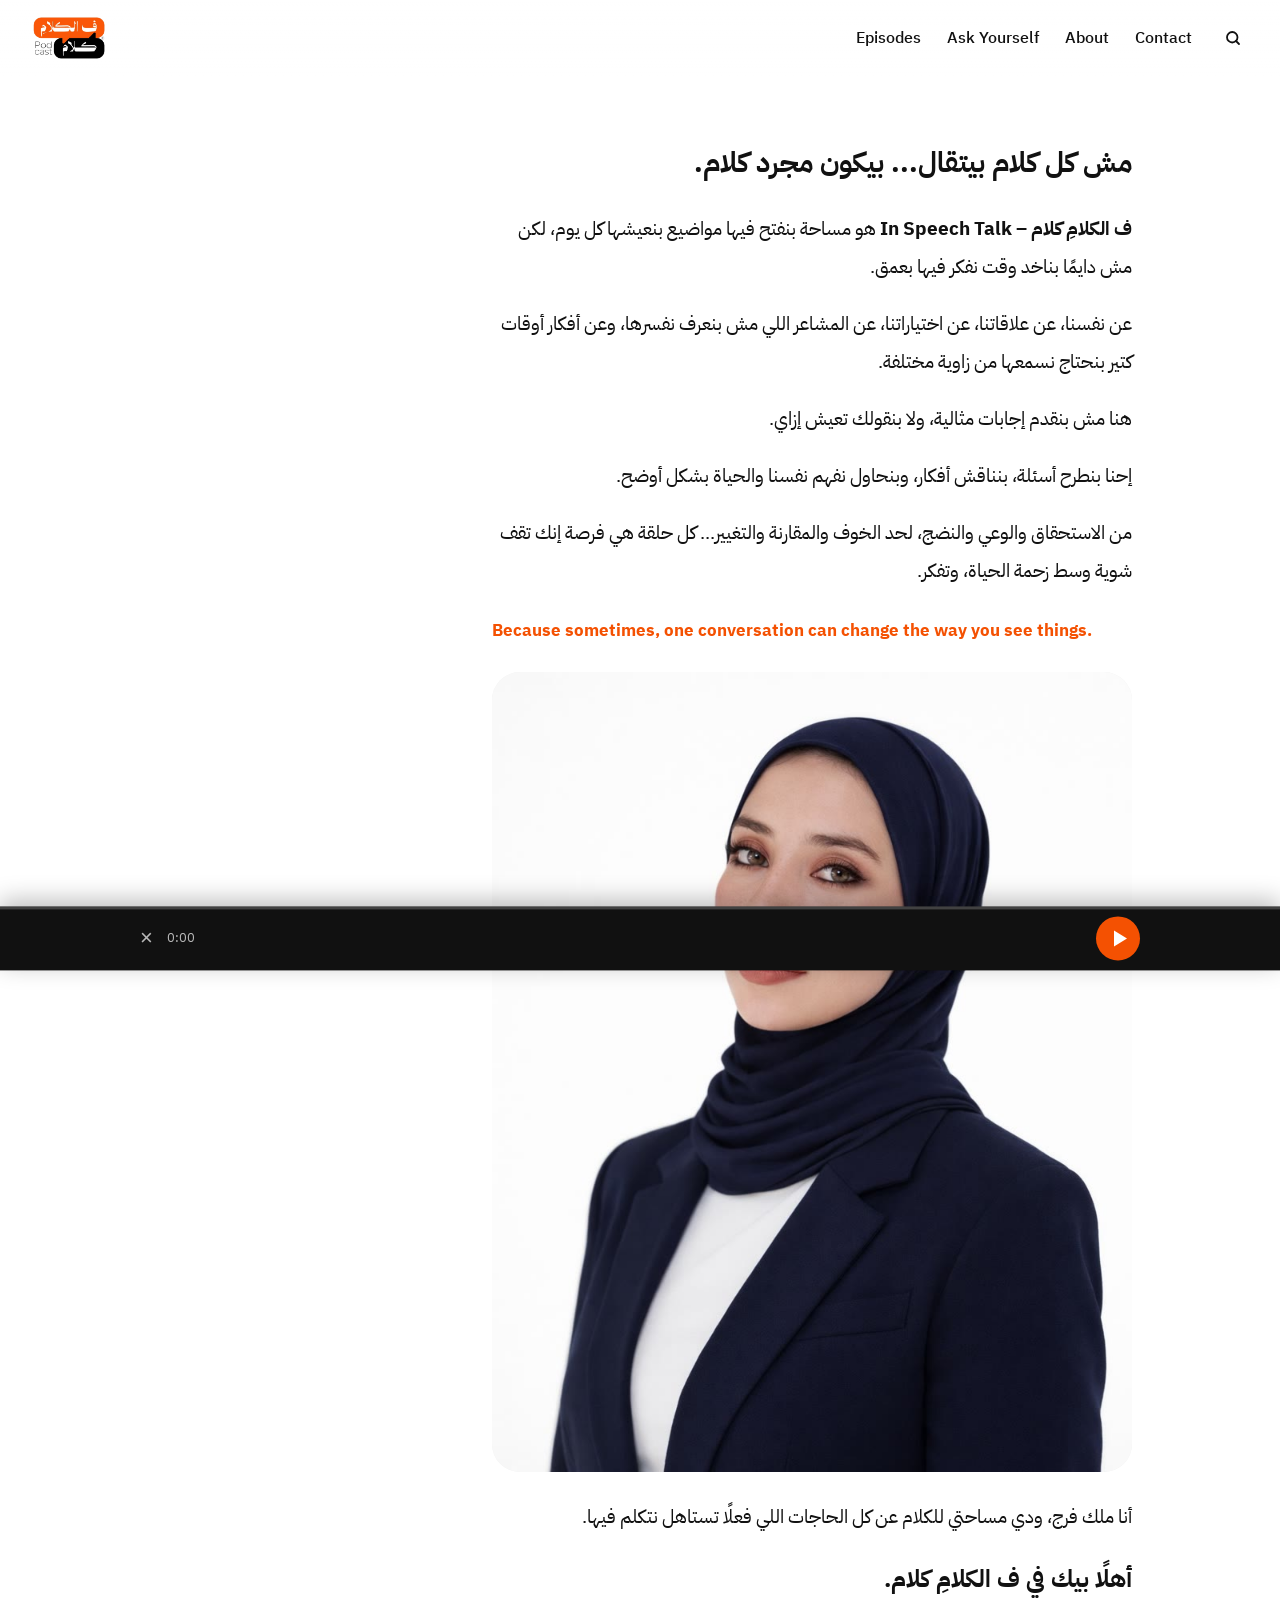
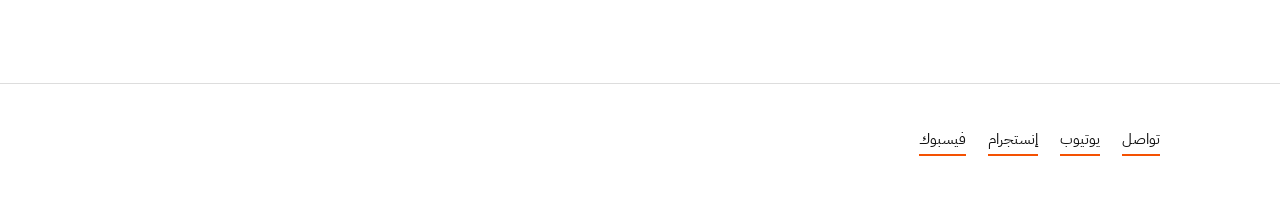
==== about.html @ 2910b580 "About text, English nav, Ask Yourself rename" ====
<!DOCTYPE html>
<html lang="ar" dir="rtl"><head><meta charset="utf-8"><meta name="viewport" content="width=device-width,initial-scale=1">
<title>About | ف الكلامِ كلام</title><meta name="description" content="ف الكلامِ كلام، بودكاست تقديم ملك فرج.">
<meta property="og:title" content="About | ف الكلامِ كلام"><meta property="og:image" content="logo.jpg"><link rel="icon" href="logo.jpg">
<link rel="preconnect" href="https://fonts.googleapis.com"><link rel="preconnect" href="https://fonts.gstatic.com" crossorigin>
<link href="https://fonts.googleapis.com/css2?family=IBM+Plex+Sans+Arabic:wght@400;500;600;700&family=Reem+Kufi:wght@500;600;700&display=swap" rel="stylesheet">
<link rel="stylesheet" href="style.css"><script>document.documentElement.className="js"</script></head><body class="about">
<header class="top" dir="ltr"><a class="lg" href="index.html" aria-label="ف الكلامِ كلام"><img src="logo-t.png" alt="ف الكلامِ كلام"></a>
<nav><a href="episodes.html">Episodes</a><a href="space.html">Ask Yourself</a><a href="about.html">About</a><a href="contact.html">Contact</a><a class="sr" href="episodes.html#q" aria-label="بحث"><svg width="18" height="18" viewBox="0 0 24 24" fill="none" stroke="currentColor" stroke-width="2.4" stroke-linecap="round"><circle cx="11" cy="11" r="7"/><path d="M20 20l-4-4"/></svg></a></nav></header>
<main><section class="wrap pg"><div class="ab2">
<p class="lead"><b>مش كل كلام بيتقال... بيكون مجرد كلام.</b></p>
<p><b>ف الكلامِ كلام – In Speech Talk</b> هو مساحة بنفتح فيها مواضيع بنعيشها كل يوم، لكن مش دايمًا بناخد وقت نفكر فيها بعمق.</p>
<p>عن نفسنا، عن علاقاتنا، عن اختياراتنا، عن المشاعر اللي مش بنعرف نفسرها، وعن أفكار أوقات كتير بنحتاج نسمعها من زاوية مختلفة.</p>
<p>هنا مش بنقدم إجابات مثالية، ولا بنقولك تعيش إزاي.</p>
<p>إحنا بنطرح أسئلة، بنناقش أفكار، وبنحاول نفهم نفسنا والحياة بشكل أوضح.</p>
<p>من الاستحقاق والوعي والنضج، لحد الخوف والمقارنة والتغيير... كل حلقة هي فرصة إنك تقف شوية وسط زحمة الحياة، وتفكر.</p>
<p class="en" dir="ltr"><b>Because sometimes, one conversation can change the way you see things.</b></p>
<figure class="who2"><div class="ph"><img src="malak.jpg" alt="ملك فرج"></div></figure>
<p>أنا ملك فرج، ودي مساحتي للكلام عن كل الحاجات اللي فعلًا تستاهل نتكلم فيها.</p>
<p class="wel"><b>أهلًا بيك في ف الكلامِ كلام.</b></p>
</div></section></main><footer><div class="fw"><span class="fl"><a href="contact.html">تواصل</a><a href="https://www.youtube.com/@inspeechtalkk" target="_blank" rel="noopener">يوتيوب</a><a href="https://www.instagram.com/inspeechtalk" target="_blank" rel="noopener">إنستجرام</a><a href="https://www.facebook.com/share/1BJq657VJj/" target="_blank" rel="noopener">فيسبوك</a></span></div></footer>
<script src="app.js" defer></script></body></html>
---- style.css ----
:root{--or:#f45102;--ink:#111;--paper:#ffffff;--mut:#6b6761;--d:'IBM Plex Sans Arabic','Noto Sans Arabic',sans-serif;--k:'Reem Kufi','IBM Plex Sans Arabic',sans-serif;--b:'IBM Plex Sans Arabic','Noto Sans Arabic',sans-serif}
*{box-sizing:border-box;margin:0;padding:0}
html{scroll-behavior:smooth}
body{font-family:var(--b);background:var(--paper);color:var(--ink);line-height:2;font-size:19px;overflow-x:hidden}
a{color:inherit;text-decoration:none}
::selection{background:var(--or);color:#fff}
.wrap{max-width:1040px;margin:0 auto;padding:0 28px}
.top{position:fixed;inset:0 0 auto 0;z-index:20;display:flex;justify-content:space-between;align-items:center;padding:16px 32px;mix-blend-mode:normal;background:linear-gradient(var(--paper),rgba(255,255,255,0))}
.lg img{height:44px;display:block}
.top nav{display:flex;gap:26px;font-weight:500;font-size:16px}
.top nav a{position:relative;padding:2px 0}
.top nav a::after{content:"";position:absolute;right:0;bottom:-2px;height:2px;width:0;background:var(--or);transition:width .3s}
.top nav a:hover::after{width:100%}
.ep .top,.ask .top{background:none}
footer{padding:40px 32px 50px;border-top:1px solid #0002;margin-top:80px}
.fw{max-width:1040px;margin:0 auto;display:flex;justify-content:space-between;gap:20px;color:var(--mut);font-size:15px;flex-wrap:wrap}
.fl a{color:var(--ink);border-bottom:2px solid var(--or)}
.btn{display:inline-block;padding:12px 30px;border-radius:99px;border:2px solid var(--ink);font-weight:600;font-size:16px;font-family:var(--b);background:transparent;color:var(--ink);cursor:pointer;transition:.25s}
.btn:hover{background:var(--ink);color:var(--paper);transform:translateY(-2px)}
.btn.pri{background:var(--or);border-color:var(--or);color:#fff}
.btn.pri:hover{background:var(--ink);border-color:var(--ink)}
.lab{display:inline-block;font-size:14px;font-weight:600;letter-spacing:.02em;color:var(--or);margin-bottom:12px}

/* hero */
.hero{min-height:100vh;display:flex;flex-direction:column;justify-content:center;padding:120px 32px 60px;max-width:1100px;margin:0 auto;position:relative}
.mark{width:120px;margin-bottom:28px;opacity:0;animation:up .8s .1s forwards}
.split{font-family:var(--d);font-weight:700;line-height:1.6;font-size:clamp(30px,5vw,64px)}
.split .l{display:block}
.split .o{color:var(--or);font-size:1.25em;position:relative;width:max-content}
.split .o::after{content:"";position:absolute;right:0;bottom:.05em;height:.07em;width:0;background:var(--or);animation:ul 1s 1.6s forwards cubic-bezier(.7,0,.2,1)}
.split .s{font-size:.55em;font-weight:600;color:var(--ink);margin-top:.4em}
.w{display:inline-block;opacity:0;transform:translateY(.45em);animation:up .7s calc(.25s + var(--i)*.09s) forwards cubic-bezier(.2,.7,.2,1)}
.cta{display:flex;gap:12px;flex-wrap:wrap;margin-top:46px;opacity:0;animation:up .8s 1.8s forwards}
.scroll{position:absolute;bottom:26px;right:32px;width:2px;height:48px;background:linear-gradient(var(--or),transparent);animation:pulse 2s infinite}
@keyframes up{to{opacity:1;transform:none}}
@keyframes ul{to{width:100%}}
@keyframes pulse{50%{opacity:.25}}

/* ask */
.ask{background:var(--ink);color:var(--paper);padding:100px 32px}
.ask .in{max-width:820px;margin:0 auto}
.ask h2{font-family:var(--d);font-size:clamp(26px,3.8vw,44px);line-height:1.7;font-weight:700;margin-bottom:34px}
.ask textarea,.ask input[name=name]{width:100%;background:transparent;border:0;border-bottom:2px solid #fff5;color:var(--paper);font:inherit;padding:12px 0;outline:0;transition:border-color .3s;resize:vertical}
.ask textarea{font-size:22px;line-height:1.8}
.ask textarea:focus,.ask input[name=name]:focus{border-color:var(--or)}
.ask ::placeholder{color:#fff6}
.types{display:flex;gap:10px;flex-wrap:wrap;margin-bottom:22px}
.types label{cursor:pointer}.types{position:relative}.types input{position:absolute;opacity:0;width:1px;height:1px}
.types span{display:inline-block;padding:6px 18px;border:1.5px solid #fff5;border-radius:99px;font-size:15px;transition:.2s}
.types input:checked+span{background:var(--or);border-color:var(--or);color:#fff}
.types label:hover span{border-color:var(--or)}
.rowf{display:flex;gap:18px;align-items:flex-end;margin-top:22px}
.rowf input{flex:1}
.ask .btn{border-color:var(--paper);color:var(--paper)}.ask .btn.pri{border-color:var(--or);color:#fff}
.msg{min-height:1.6em;margin-top:16px;color:var(--or);font-weight:500}
.hp{position:absolute;width:1px;height:1px;opacity:0;overflow:hidden;pointer-events:none}

.blk{padding:90px 0 40px}.blk.alt{background:#ebe7e0;margin-top:40px;padding-bottom:70px}
.h{font-family:var(--d);font-size:clamp(30px,4vw,46px);font-weight:700;margin-bottom:30px}
.tps{display:grid;grid-template-columns:repeat(3,1fr);gap:0;border-top:2px solid var(--ink)}
.tp{display:flex;flex-direction:column;gap:6px;padding:30px 22px 30px 0;border-bottom:2px solid var(--ink);font-family:var(--d);font-size:24px;font-weight:700;transition:.3s;position:relative}
.tp b{font-family:var(--b);font-weight:400;font-size:15px;color:var(--mut)}
.tp:hover{color:var(--or);padding-right:14px}
.all{display:inline-block;margin-top:28px;font-weight:600;border-bottom:2px solid var(--or)}
.sns{display:grid;grid-template-columns:repeat(auto-fill,minmax(260px,1fr));gap:22px}
.sns.big{margin-top:48px}
.sn{display:block;background:var(--paper);border:2px solid var(--ink);border-radius:6px;padding:24px 24px 18px;transform:rotate(var(--r,0));transition:.3s}
.sn:hover{transform:rotate(0) translateY(-6px);background:var(--or);color:#fff;box-shadow:6px 6px 0 var(--ink)}
.sn small{font-size:13px;font-weight:600;color:var(--or);transition:.3s}.sn:hover small{color:#fff}
.sn p{font-family:var(--d);font-size:20px;line-height:1.9;font-weight:600;margin:4px 0 12px}
.sn span{font-size:13px;color:var(--mut)}.sn:hover span{color:#fff}

/* pages */
.pg{padding-top:140px}
.big{font-family:var(--d);font-size:clamp(44px,8vw,96px);line-height:1.4;font-weight:700;margin-bottom:30px}
.intro{max-width:640px;font-size:21px}
.tt{font-family:var(--d);font-size:26px;color:var(--or);margin:64px 0 8px;font-weight:600}
.rows{border-top:2px solid var(--ink)}
.row{display:grid;grid-template-columns:70px 1fr auto 30px;gap:18px;align-items:center;padding:22px 6px;border-bottom:1px solid #0003;transition:.3s;position:relative;overflow:hidden}
.row .num{font-family:var(--d);font-size:28px;color:var(--or)}
.row b{display:block;font-family:var(--d);font-size:24px;line-height:1.7;font-weight:700}
.row i{display:block;font-style:normal;font-size:15px;color:var(--mut);max-width:560px}
.row .rw{font-family:var(--k);font-size:54px;color:transparent;-webkit-text-stroke:1.5px #0003;transition:.3s;font-weight:700}
.row .ar{font-size:24px;transition:.3s}
.row:hover{background:var(--ink);color:var(--paper);padding-right:20px}
.row:hover i{color:#bbb}.row:hover .rw{-webkit-text-stroke-color:var(--or);color:var(--or)}.row:hover .ar{transform:translateX(-8px);color:var(--or)}
.ab{max-width:720px;margin-top:30px}
.ab p{font-family:var(--d);font-size:clamp(24px,3.6vw,38px);line-height:1.8;font-weight:600;margin-bottom:.5em;opacity:0;transform:translateY(20px);animation:up .8s forwards}
.ab p:nth-child(1){animation-delay:.2s}.ab p:nth-child(2){animation-delay:.9s}.ab p:nth-child(3){animation-delay:1.6s}.ab p:nth-child(4){animation-delay:2.1s}.ab p:nth-child(5){animation-delay:2.8s}
.ab .o{color:var(--or);font-size:clamp(28px,4.4vw,46px)}
.ab .sig{font-family:var(--b);font-size:18px;font-weight:400;color:var(--mut);margin-top:60px}

/* episode */
.eh{position:relative;overflow:hidden;padding:150px 0 70px;min-height:56vh;display:flex;align-items:flex-end;background:var(--bg);color:var(--fg)}
.eh .wrap{position:relative;z-index:2;width:100%}
.eh h1{font-family:var(--d);font-size:clamp(32px,5vw,62px);line-height:1.6;font-weight:700;max-width:900px}
.eh .lab{color:var(--ac)}
.back{display:inline-block;margin-bottom:30px;font-size:15px;opacity:.8;transition:.2s}.back:hover{opacity:1;transform:translateX(6px)}
.bgw{position:absolute;left:-2%;top:50%;font-family:var(--k);font-weight:700;font-size:clamp(200px,38vw,520px);line-height:1;color:transparent;-webkit-text-stroke:2px var(--ac);opacity:.5;transform:translate(var(--mx,0),calc(-50% + var(--my,0)));transition:transform .4s ease-out;user-select:none;white-space:nowrap}
.t1{--bg:var(--paper);--fg:var(--ink);--ac:var(--or)}
.t2{--bg:var(--ink);--fg:var(--paper);--ac:var(--or)}
.t3{--bg:var(--or);--fg:var(--ink);--ac:var(--ink)}
.t4{--bg:#e6e1d9;--fg:var(--ink);--ac:var(--ink)}
.t5{--bg:var(--ink);--fg:var(--paper);--ac:var(--paper)}
.t6{--bg:var(--or);--fg:var(--paper);--ac:var(--paper)}
.t7{--bg:var(--ink);--fg:var(--or);--ac:var(--or)}
.t8{--bg:var(--paper);--fg:var(--ink);--ac:var(--or)}
.ep .top{background:none;color:var(--fg)}
.ep.t2 .top,.ep.t3 .top,.ep.t5 .top,.ep.t6 .top,.ep.t7 .top{color:var(--paper)}
.ep.t3 .top{color:var(--ink)}
.ep .top .lg img{filter:none}
.body{display:grid;grid-template-columns:1fr 1.2fr;gap:56px;padding-top:70px;align-items:start}
.d p{font-size:19px;margin-bottom:16px}
.d p:first-child{font-family:var(--d);font-size:23px;line-height:1.9;font-weight:600}
.pl{position:sticky;top:90px}
.yt{position:relative;display:block;width:100%;aspect-ratio:16/9;border:0;padding:0;background:#000;cursor:pointer;overflow:hidden;border-radius:4px}
.yt img{width:100%;height:100%;object-fit:cover;display:block;transition:transform .5s}
.yt:hover img{transform:scale(1.04)}
.pb{position:absolute;inset:0;margin:auto;width:76px;height:76px;border-radius:50%;background:var(--or);box-shadow:0 0 0 5px #fff;transition:.25s}
.pb::before{content:"";position:absolute;inset:0;margin:auto;width:0;height:0;border-style:solid;border-width:12px 0 12px 20px;border-color:transparent transparent transparent #fff;translate:2px 0}
.yt:hover .pb{transform:scale(1.1)}
.yt em{position:absolute;top:10px;left:10px;font-style:normal;font-size:13px;background:#000a;color:#fff;padding:0 10px;border-radius:99px}
.pl iframe{width:100%;aspect-ratio:16/9;border:0;border-radius:4px;display:block}
.qt{margin-top:80px;padding:70px 0;background:var(--ink);color:var(--paper)}
.qt blockquote{font-family:var(--d);font-size:clamp(24px,3.4vw,40px);line-height:1.8;font-weight:700;max-width:860px;position:relative}
.qt blockquote::before{content:"";display:block;width:70px;height:6px;background:var(--or);margin-bottom:26px}
.tr{max-width:760px;margin:60px auto 0;padding:0 28px}
.tr summary{list-style:none;cursor:pointer;display:flex;justify-content:space-between;align-items:center;border-top:2px solid var(--ink);border-bottom:2px solid var(--ink);padding:18px 0;font-family:var(--d);font-size:24px;font-weight:700}
.tr summary::-webkit-details-marker{display:none}
.tr summary i{font-family:var(--b);font-style:normal;font-size:15px;font-weight:500;color:var(--or)}
.tr details[open] summary i{visibility:hidden}
.tb{padding:30px 0}.tb p{font-size:19px;line-height:2.1;margin-bottom:18px}
.pn{display:grid;grid-template-columns:1fr 1fr;gap:20px;margin-top:70px}
.pn a{border:2px solid var(--ink);padding:20px 24px;font-family:var(--d);font-size:20px;font-weight:600;transition:.3s;border-radius:4px}
.pn a small{display:block;font-family:var(--b);font-size:13px;color:var(--or);font-weight:600}
.pn a:hover{background:var(--ink);color:var(--paper)}
.pn .nx{text-align:left;grid-column:2}
@media(max-width:820px){
  .top{padding:12px 18px}.top nav{gap:14px;font-size:14px}.lg img{height:36px}
  .hero{padding:110px 22px 50px}.mark{width:90px}
  .tps{grid-template-columns:1fr}.tp{padding-left:0}
  .body{grid-template-columns:1fr;gap:34px;padding-top:44px}.pl{position:static;order:-1}
  .row{grid-template-columns:44px 1fr 24px;gap:10px}.row .rw{display:none}.row b{font-size:24px}.row .num{font-size:26px}
  .eh{padding:120px 0 50px;min-height:48vh}
  .pn{grid-template-columns:1fr}.pn .nx{grid-column:1}
  .rowf{flex-direction:column;align-items:stretch}
  .ask{padding:70px 22px}
}
@media(prefers-reduced-motion:reduce){*{animation:none!important;transition:none!important}.w,.mark,.cta,.ab p{opacity:1!important;transform:none!important}.split .o::after{width:100%}}

/* player */
.cov{position:relative;aspect-ratio:16/9;overflow:hidden;border-radius:4px;background:#000}
.cov img{width:100%;height:100%;object-fit:cover;display:block}
.ply{margin-top:18px;border:2px solid var(--ink);border-radius:14px;padding:18px 20px;background:#fff;color:var(--ink)}
.ply .top2{display:flex;align-items:center;gap:16px}
.pp{flex:none;width:64px;height:64px;border-radius:50%;border:0;background:var(--or);cursor:pointer;position:relative;transition:.2s;box-shadow:0 0 0 0 #f4510255}
.pp:hover{transform:scale(1.07)}
.pp::before{content:"";position:absolute;inset:0;margin:auto;width:0;height:0;border-style:solid;border-width:11px 0 11px 18px;border-color:transparent transparent transparent #fff;translate:2px 0}
.playing .pp::before{width:18px;height:22px;border:0;border-left:6px solid #fff;border-right:6px solid #fff;transform:none;translate:0}
.playing .pp{animation:ring 1.8s infinite}
@keyframes ring{70%{box-shadow:0 0 0 14px #f4510200}100%{box-shadow:0 0 0 0 #f4510200}}
.mid{flex:1;min-width:0}
.lbl{font-weight:600;font-size:16px;line-height:1.6;margin-bottom:6px}
.bar{height:8px;border-radius:99px;background:#0002;cursor:pointer;position:relative;touch-action:none}
.bar i{position:absolute;inset:0 0 0 auto;width:0;background:var(--or);border-radius:99px}
.bar::after{content:"";position:absolute;top:50%;width:16px;height:16px;border-radius:50%;background:var(--ink);transform:translate(50%,-50%);right:var(--p,0%);opacity:0;transition:opacity .2s}
.bar:hover::after,.playing .bar::after{opacity:1}
.tm{display:flex;justify-content:space-between;font-size:14px;color:var(--mut);direction:ltr;font-variant-numeric:tabular-nums;margin-top:6px}
.ctl{display:flex;flex-wrap:wrap;gap:8px;align-items:center;margin-top:14px;padding-top:14px;border-top:1px solid #0002}
.ctl button,.ctl a{border:1.5px solid var(--ink);background:transparent;color:var(--ink);border-radius:99px;padding:2px 14px;font:600 14px/1.9 var(--b);cursor:pointer;transition:.2s}
.ctl button:hover,.ctl a:hover{background:var(--ink);color:#fff}
.vol{display:flex;align-items:center;gap:6px;margin-inline-start:auto;font-size:14px}
.vol input{width:80px;accent-color:var(--or)}
.na{font-size:15px;color:var(--mut);margin-top:10px}
/* mini */
#mini{position:fixed;inset:auto 0 0 0;z-index:40;background:var(--ink);color:#fff;transform:translateY(110%);transition:transform .4s cubic-bezier(.2,.8,.2,1);box-shadow:0 -6px 24px #0004}
#mini.on{transform:none}
#mini .mb{position:absolute;inset:0 0 auto 0;height:3px;background:#fff3}
#mini .mb i{position:absolute;inset:0 0 0 auto;width:0;background:var(--or)}
#mini .mi{max-width:1040px;margin:0 auto;padding:10px 20px;display:flex;align-items:center;gap:14px}
#mini .pp{width:44px;height:44px}
#mini .pp::before{border-width:8px 0 8px 13px}
#mini.playing .pp::before,.playing#mini .pp::before{width:13px;height:16px;border-left:4px solid #fff;border-right:4px solid #fff;border-top:0;border-bottom:0}
#mini a{flex:1;min-width:0;white-space:nowrap;overflow:hidden;text-overflow:ellipsis;font-weight:600;font-size:16px}
#mini small{color:#bbb;font-size:13px;direction:ltr;font-variant-numeric:tabular-nums}
#mini .x{background:none;border:0;color:#fff;font-size:22px;cursor:pointer;opacity:.7;line-height:1}
#mini .x:hover{opacity:1}
body.hasmini footer{padding-bottom:100px}
@media(max-width:820px){.vol{display:none}.ply{padding:14px}}

/* ---- v5 ---- */
.top nav{align-items:center}.top nav .sr{display:flex;padding:6px}
.pills{position:absolute;inset:0;overflow:hidden;pointer-events:none;z-index:0}
.pills i{position:absolute;border-radius:999px;display:block}
.pl1{width:340px;height:120px;background:var(--or);left:-60px;top:22%;transform:rotate(-8deg);animation:fl 9s ease-in-out infinite}
.pl2{width:260px;height:96px;background:var(--ink);left:90px;top:calc(22% + 150px);transform:rotate(5deg);animation:fl 11s -3s ease-in-out infinite}
.pl3{width:90px;height:90px;border:6px solid var(--or);left:300px;top:12%;animation:fl 8s -2s ease-in-out infinite}
.dots{position:absolute;left:40px;bottom:14%;font-size:44px;letter-spacing:.2em;color:var(--or);font-weight:700}
@keyframes fl{50%{translate:0 -16px}}
.hero>*:not(.pills){position:relative;z-index:1}
.hero .mark{display:none}
.hero .scroll{position:absolute}
.hero{align-items:flex-start}
.split{text-align:right}
.bp{cursor:pointer}
.feat{padding:90px 0 20px}
.fg{display:grid;grid-template-columns:.9fr 1.2fr;gap:56px;align-items:center}
.art{position:relative;aspect-ratio:1/1;max-height:420px;width:100%;background:var(--bg);color:var(--fg);border-radius:28px;overflow:hidden;display:flex;align-items:center;justify-content:center}
.aw{font-family:var(--k);font-weight:700;font-size:clamp(110px,16vw,210px);line-height:1;color:transparent;-webkit-text-stroke:2px var(--ac)}
.an{position:absolute;top:18px;right:24px;font-family:var(--d);font-weight:700;font-size:26px;color:var(--ac)}
.fx h2{font-family:var(--d);font-size:clamp(30px,4vw,48px);line-height:1.6;font-weight:700;margin:4px 0 8px}
.fx p{font-size:21px;max-width:560px}
.fm{color:var(--mut);font-size:15px;margin:10px 0 22px}
.cta2{display:flex;gap:12px;flex-wrap:wrap}
.blk.alt{background:none}
/* rows */
.row{grid-template-columns:52px 40px 1fr auto;gap:14px;cursor:default}
.row .rt{display:block}.row .rt em{display:block;font-style:normal;font-size:14px;color:var(--mut);margin-top:2px}
.row:hover .rt em{color:#bbb}
.row .rt::after{content:"";position:absolute;inset:0}
.row .rp{position:relative;z-index:2}
.rp{width:46px;height:46px;border-radius:50%;border:0;background:var(--or);cursor:pointer;position:relative;flex:none;transition:.2s}
.rp::before{content:"";position:absolute;inset:0;margin:auto;width:0;height:0;border-style:solid;border-width:8px 0 8px 13px;border-color:transparent transparent transparent #fff;translate:1px 0}
.rp.playing::before{width:12px;height:16px;border:0;border-left:4px solid #fff;border-right:4px solid #fff;transform:none;translate:0}
.rp:hover{transform:scale(1.1)}
.btn.bp{display:inline-flex;align-items:center;gap:10px}
.btn.bp::before{content:"";width:0;height:0;border-style:solid;border-width:7px 0 7px 11px;border-color:transparent transparent transparent #fff}
.btn.bp.playing::before{width:11px;height:14px;border:0;border-left:4px solid #fff;border-right:4px solid #fff;transform:none}
.row .num{font-size:24px}
.row .rw{font-size:44px}
.tps{margin-top:70px}
/* typographic quotes */
.tqs{list-style:none;border-top:2px solid var(--ink)}
.tq{padding:30px 0;border-bottom:1px solid #0003;display:grid;grid-template-columns:90px 1fr;gap:6px 24px;align-items:baseline}
.tq small{font-size:14px;font-weight:600;color:var(--or)}
.tq p{font-family:var(--d);font-size:clamp(22px,3vw,34px);line-height:1.8;font-weight:600;grid-column:2}
.tq a{grid-column:2;font-size:14px;color:var(--mut);transition:.2s}.tq a:hover{color:var(--or)}
.tq small{grid-column:1;grid-row:1}
.soon{color:var(--mut);padding:10px 0 20px}
/* archive */
.sbar{margin:34px 0 18px}
.sbar input{width:100%;border:0;border-bottom:2px solid var(--ink);background:none;font:500 22px var(--b);padding:12px 0;outline:0}
.sbar input:focus{border-color:var(--or)}
.tabs{display:flex;gap:8px;margin-bottom:26px;flex-wrap:wrap}
.tabs button{border:1.5px solid var(--ink);background:none;border-radius:99px;padding:2px 20px;font:600 15px/2 var(--b);cursor:pointer;transition:.2s}
.tabs button.on,.tabs button:hover{background:var(--ink);color:#fff}
.view{display:none}.view.on{display:block}.view.rows{border-top:2px solid var(--ink)}
.none{padding:30px 0;color:var(--mut)}
/* episode */
.em{margin-top:18px;font-size:16px;opacity:.85}.em span{margin-inline-end:12px;color:var(--ac)}
.lis{margin-top:16px;font-size:15px;color:var(--mut)}.lis a{margin-inline-start:10px;color:var(--ink);border-bottom:2px solid var(--or)}
.rel{margin-top:70px}.h2{font-family:var(--d);font-size:26px;margin-bottom:14px}
.pn a{border:0;border-top:2px solid var(--ink);border-radius:0;padding:20px 0}
.pn a:hover{background:none;color:var(--or)}
/* about / contact */
.abg{display:grid;grid-template-columns:1.4fr 1fr;gap:56px;align-items:center}
.who .ph{aspect-ratio:4/5;border-radius:28px;background:#f2f2f2;border:2px dashed #0004;display:flex;align-items:center;justify-content:center;color:var(--mut);font-size:15px}
.who figcaption{margin-top:14px;font-size:18px}.who b{color:var(--or)}
.sig{margin-top:60px;color:var(--mut)}
.cg{display:grid;grid-template-columns:1.4fr 1fr;gap:56px}
.soc{list-style:none}.soc a{display:block;padding:16px 0;border-bottom:1px solid #0003;font-weight:600;font-size:20px;transition:.2s}.soc a:hover{color:var(--or)}.soc span{color:var(--mut);font-weight:400;font-size:15px;margin-inline-start:10px}
.wf.light textarea,.wf.light input[name=name]{width:100%;background:transparent;border:0;border-bottom:2px solid var(--ink);color:var(--ink);font:inherit;padding:12px 0;outline:0;resize:vertical}
.wf.light textarea:focus,.wf.light input[name=name]:focus{border-color:var(--or)}
.wf.light .types span{border-color:var(--ink)}
.cons{display:flex;gap:10px;align-items:flex-start;margin-top:22px;font-size:15px;cursor:pointer;color:#ddd}
.cons input{accent-color:var(--or);margin-top:8px;width:18px;height:18px}
/* reveal */
.js .rv{opacity:0;transform:translateY(26px);transition:opacity .8s,transform .8s}
.js .rv.in{opacity:1;transform:none}
@media(max-width:820px){
 .fg,.abg,.cg{grid-template-columns:1fr;gap:30px}
 .pl1{width:220px;height:80px;left:-50px}.pl2{width:170px;height:64px;left:20px;top:calc(22% + 100px)}.pl3{display:none}.dots{font-size:30px}
 .row{grid-template-columns:46px 1fr;gap:10px}.row .num,.row .rw{display:none}
 .tq{grid-template-columns:1fr}.tq small,.tq p,.tq a{grid-column:1;grid-row:auto}
 .top nav{gap:10px;font-size:13px}.lg img{height:32px}
 .art{max-height:260px}
}
@media(prefers-reduced-motion:reduce){.js .rv{opacity:1;transform:none}.pills i{animation:none}}
.who .ph{border:0;background:#f2f2f2;overflow:hidden}.who .ph img{width:100%;height:100%;object-fit:cover;object-position:50% 20%;display:block}
.fl{display:flex;gap:22px}
@media(max-width:820px){
 .hero{padding-top:250px}
 .pills{inset:0 0 auto 0;height:230px}
 .pl1{top:70px;left:-40px}.pl2{top:120px;left:60px}.dots{display:none}
}
@media(max-width:820px){.pills .pl3{display:none}}
/* v5.1 fixes */
.bgw{top:auto;bottom:-.12em;left:2%;line-height:.95;font-size:clamp(130px,22vw,300px);transform:translate(var(--mx,0),var(--my,0));opacity:.45;max-width:96%;overflow:hidden}
.eh{min-height:420px}
@media(max-width:820px){
 .top{flex-wrap:wrap;padding:8px 16px 0;row-gap:2px;background:rgba(255,255,255,.96)}
 .ep .top,.ask .top{background:rgba(255,255,255,.96)}
 .top nav{order:3;width:100%;justify-content:space-between;font-size:14px;gap:0;padding:4px 0 8px}
 .top .lg img{height:34px}
 .hero{padding-top:260px}
 .pills{top:70px;height:190px}
 .pl1{top:20px}.pl2{top:70px}
 .pg{padding-top:150px}
 .eh{padding-top:150px}
 .bgw{font-size:clamp(100px,34vw,200px)}
}
@media(max-width:820px){.ep .top,.ep.t2 .top,.ep.t3 .top,.ep.t5 .top,.ep.t6 .top,.ep.t7 .top{color:var(--ink)}}
.bgw{bottom:.02em;left:4%;line-height:1.15;font-size:clamp(110px,17vw,230px);overflow:visible;max-width:none}
.ep .lg{background:#fff;border-radius:12px;padding:3px 5px;display:block}
@media(max-width:820px){.bgw{font-size:clamp(90px,30vw,170px);bottom:0}.ep .lg{padding:2px 4px}}
@media(max-width:820px){.bgw{opacity:.18;font-size:clamp(90px,26vw,150px)}}
/* cover tiles + episode thumbnails */
.art{background:var(--or);color:#fff;aspect-ratio:1/1;max-height:420px;display:block;padding:26px}
.art .al,.etile .al{position:absolute;left:22px;top:22px;width:64px;border-radius:8px}
.art .ak,.etile .ak{position:absolute;right:26px;top:24px;font-size:17px;font-weight:600}
.art .an,.etile .an{position:absolute;right:26px;top:50px;left:auto;font-family:var(--d);font-size:clamp(72px,9vw,110px);line-height:1.1;font-weight:700;color:#fff}
.art .at,.etile .at{position:absolute;right:26px;left:26px;bottom:24px;font-family:var(--d);font-weight:700;font-size:clamp(26px,3vw,38px);line-height:1.45;text-align:right}
.eth{height:auto;display:block;width:100%;max-width:720px;aspect-ratio:16/9;object-fit:cover;border-radius:18px;margin:14px 0 6px}
.etile{position:relative;background:var(--or);color:#fff;overflow:hidden}
.eh .bgw{display:none}
@media(max-width:700px){.art .al,.etile .al{width:50px}.etile .at{font-size:24px}.etile .an{font-size:56px}}

.ab2{max-width:640px}.ab2 p{font-size:19px;line-height:2;margin-bottom:1em;opacity:1;animation:none}.ab2 .lead{font-family:var(--d);font-size:28px;line-height:1.7;margin-bottom:.8em}.ab2 .en{text-align:left;font-size:17px;color:var(--or);margin:1.4em 0}.who2{margin:0 0 1.4em}.who2 .ph{aspect-ratio:4/5;border-radius:28px;overflow:hidden;background:#f2f2f2}.who2 img{width:100%;height:100%;object-fit:cover;object-position:50% 20%;display:block}.ab2 .wel{font-size:24px;font-family:var(--d)}.ab2 b{font-weight:700}
.top nav a::after{right:auto;left:0}
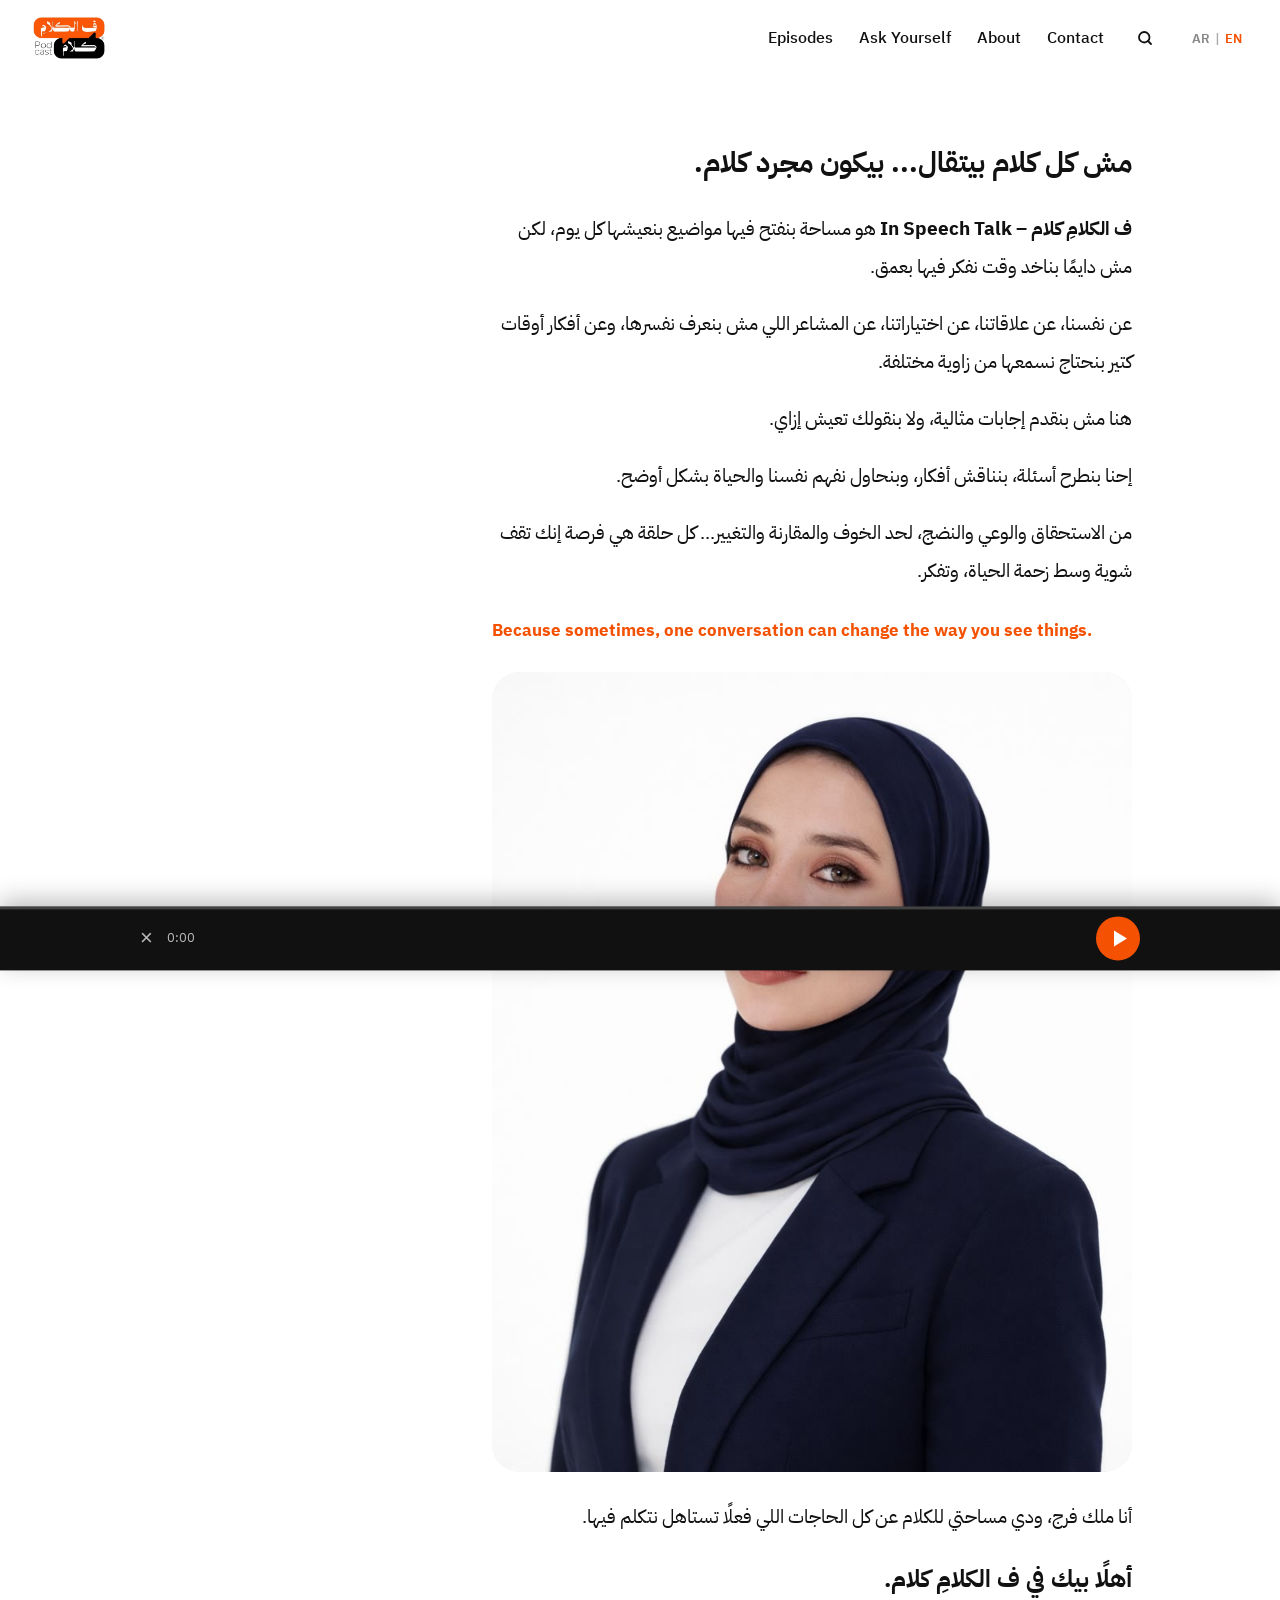
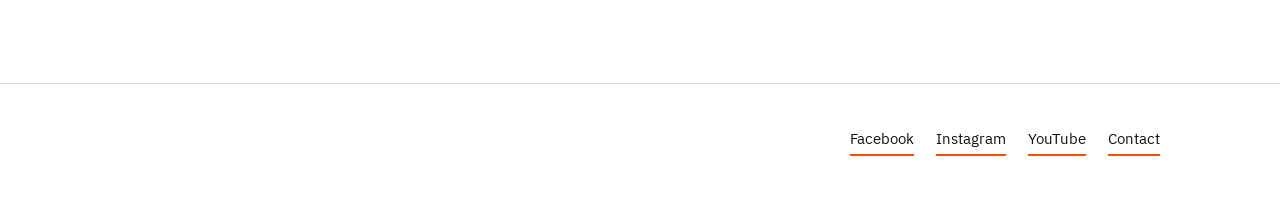
==== commit 02e53ec4: "AR|EN language switch with auto-detect" ====
--- a/about.html
+++ b/about.html
@@ -1,12 +1,12 @@
 <!DOCTYPE html>
 <html lang="ar" dir="rtl"><head><meta charset="utf-8"><meta name="viewport" content="width=device-width,initial-scale=1">
-<title>About | ف الكلامِ كلام</title><meta name="description" content="ف الكلامِ كلام، بودكاست تقديم ملك فرج.">
-<meta property="og:title" content="About | ف الكلامِ كلام"><meta property="og:image" content="logo.jpg"><link rel="icon" href="logo.jpg">
+<title>عنّا | ف الكلامِ كلام</title><meta name="description" content="ف الكلامِ كلام، بودكاست تقديم ملك فرج.">
+<meta property="og:title" content="عنّا | ف الكلامِ كلام"><meta property="og:image" content="logo.jpg"><link rel="icon" href="logo.jpg">
 <link rel="preconnect" href="https://fonts.googleapis.com"><link rel="preconnect" href="https://fonts.gstatic.com" crossorigin>
 <link href="https://fonts.googleapis.com/css2?family=IBM+Plex+Sans+Arabic:wght@400;500;600;700&family=Reem+Kufi:wght@500;600;700&display=swap" rel="stylesheet">
-<link rel="stylesheet" href="style.css"><script>document.documentElement.className="js"</script></head><body class="about">
-<header class="top" dir="ltr"><a class="lg" href="index.html" aria-label="ف الكلامِ كلام"><img src="logo-t.png" alt="ف الكلامِ كلام"></a>
-<nav><a href="episodes.html">Episodes</a><a href="space.html">Ask Yourself</a><a href="about.html">About</a><a href="contact.html">Contact</a><a class="sr" href="episodes.html#q" aria-label="بحث"><svg width="18" height="18" viewBox="0 0 24 24" fill="none" stroke="currentColor" stroke-width="2.4" stroke-linecap="round"><circle cx="11" cy="11" r="7"/><path d="M20 20l-4-4"/></svg></a></nav></header>
+<link rel="stylesheet" href="style.css"><script>document.documentElement.className="js";try{var q=location.search.match(/lang=(ar|en)/);if(q)localStorage.setItem("lang",q[1]);var L=localStorage.getItem("lang")||((navigator.language||"ar").slice(0,2)=="ar"?"ar":"en");document.documentElement.setAttribute("data-lang",L)}catch(e){}</script></head><body class="about">
+<header class="top"><a class="lg" href="index.html" aria-label="ف الكلامِ كلام"><img src="logo-t.png" alt="ف الكلامِ كلام"></a>
+<nav><a href="episodes.html">الحلقات</a><a href="space.html">اسأل نفسك</a><a href="about.html">عنّا</a><a href="contact.html">تواصل</a><a class="sr" href="episodes.html#q" aria-label="بحث"><svg width="18" height="18" viewBox="0 0 24 24" fill="none" stroke="currentColor" stroke-width="2.4" stroke-linecap="round"><circle cx="11" cy="11" r="7"/><path d="M20 20l-4-4"/></svg></a><button class="lsw" type="button" aria-label="Language"><b data-l="ar">AR</b><i>|</i><b data-l="en">EN</b></button></nav></header>
 <main><section class="wrap pg"><div class="ab2">
 <p class="lead"><b>مش كل كلام بيتقال... بيكون مجرد كلام.</b></p>
 <p><b>ف الكلامِ كلام – In Speech Talk</b> هو مساحة بنفتح فيها مواضيع بنعيشها كل يوم، لكن مش دايمًا بناخد وقت نفكر فيها بعمق.</p>
@@ -19,4 +19,4 @@
 <p>أنا ملك فرج، ودي مساحتي للكلام عن كل الحاجات اللي فعلًا تستاهل نتكلم فيها.</p>
 <p class="wel"><b>أهلًا بيك في ف الكلامِ كلام.</b></p>
 </div></section></main><footer><div class="fw"><span class="fl"><a href="contact.html">تواصل</a><a href="https://www.youtube.com/@inspeechtalkk" target="_blank" rel="noopener">يوتيوب</a><a href="https://www.instagram.com/inspeechtalk" target="_blank" rel="noopener">إنستجرام</a><a href="https://www.facebook.com/share/1BJq657VJj/" target="_blank" rel="noopener">فيسبوك</a></span></div></footer>
-<script src="app.js" defer></script></body></html>+<script src="app.js" defer></script><script src="i18n.js" defer></script></body></html>
--- a/style.css
+++ b/style.css
@@ -317,3 +317,11 @@
 
 .ab2{max-width:640px}.ab2 p{font-size:19px;line-height:2;margin-bottom:1em;opacity:1;animation:none}.ab2 .lead{font-family:var(--d);font-size:28px;line-height:1.7;margin-bottom:.8em}.ab2 .en{text-align:left;font-size:17px;color:var(--or);margin:1.4em 0}.who2{margin:0 0 1.4em}.who2 .ph{aspect-ratio:4/5;border-radius:28px;overflow:hidden;background:#f2f2f2}.who2 img{width:100%;height:100%;object-fit:cover;object-position:50% 20%;display:block}.ab2 .wel{font-size:24px;font-family:var(--d)}.ab2 b{font-weight:700}
 .top nav a::after{right:auto;left:0}
+
+.lsw{font:600 13px/1 var(--b,inherit);display:inline-flex;gap:5px;align-items:center;background:none;border:0;cursor:pointer;padding:6px;color:inherit;direction:ltr}
+.lsw i{font-style:normal;opacity:.35}.lsw b{opacity:.5;font-weight:600}
+html[data-lang=ar] .lsw [data-l=ar],html[data-lang=en] .lsw [data-l=en]{color:#F45102;opacity:1}
+html[data-lang=en] .top{direction:ltr}
+html[data-lang=en] .top nav a::after{right:auto;left:0}
+html[data-lang=en] .em,html[data-lang=en] .fm,html[data-lang=en] .rt em,html[data-lang=en] .back,html[data-lang=en] .lab{direction:ltr;text-align:right}
+html[data-lang=en] .em span{unicode-bidi:isolate}
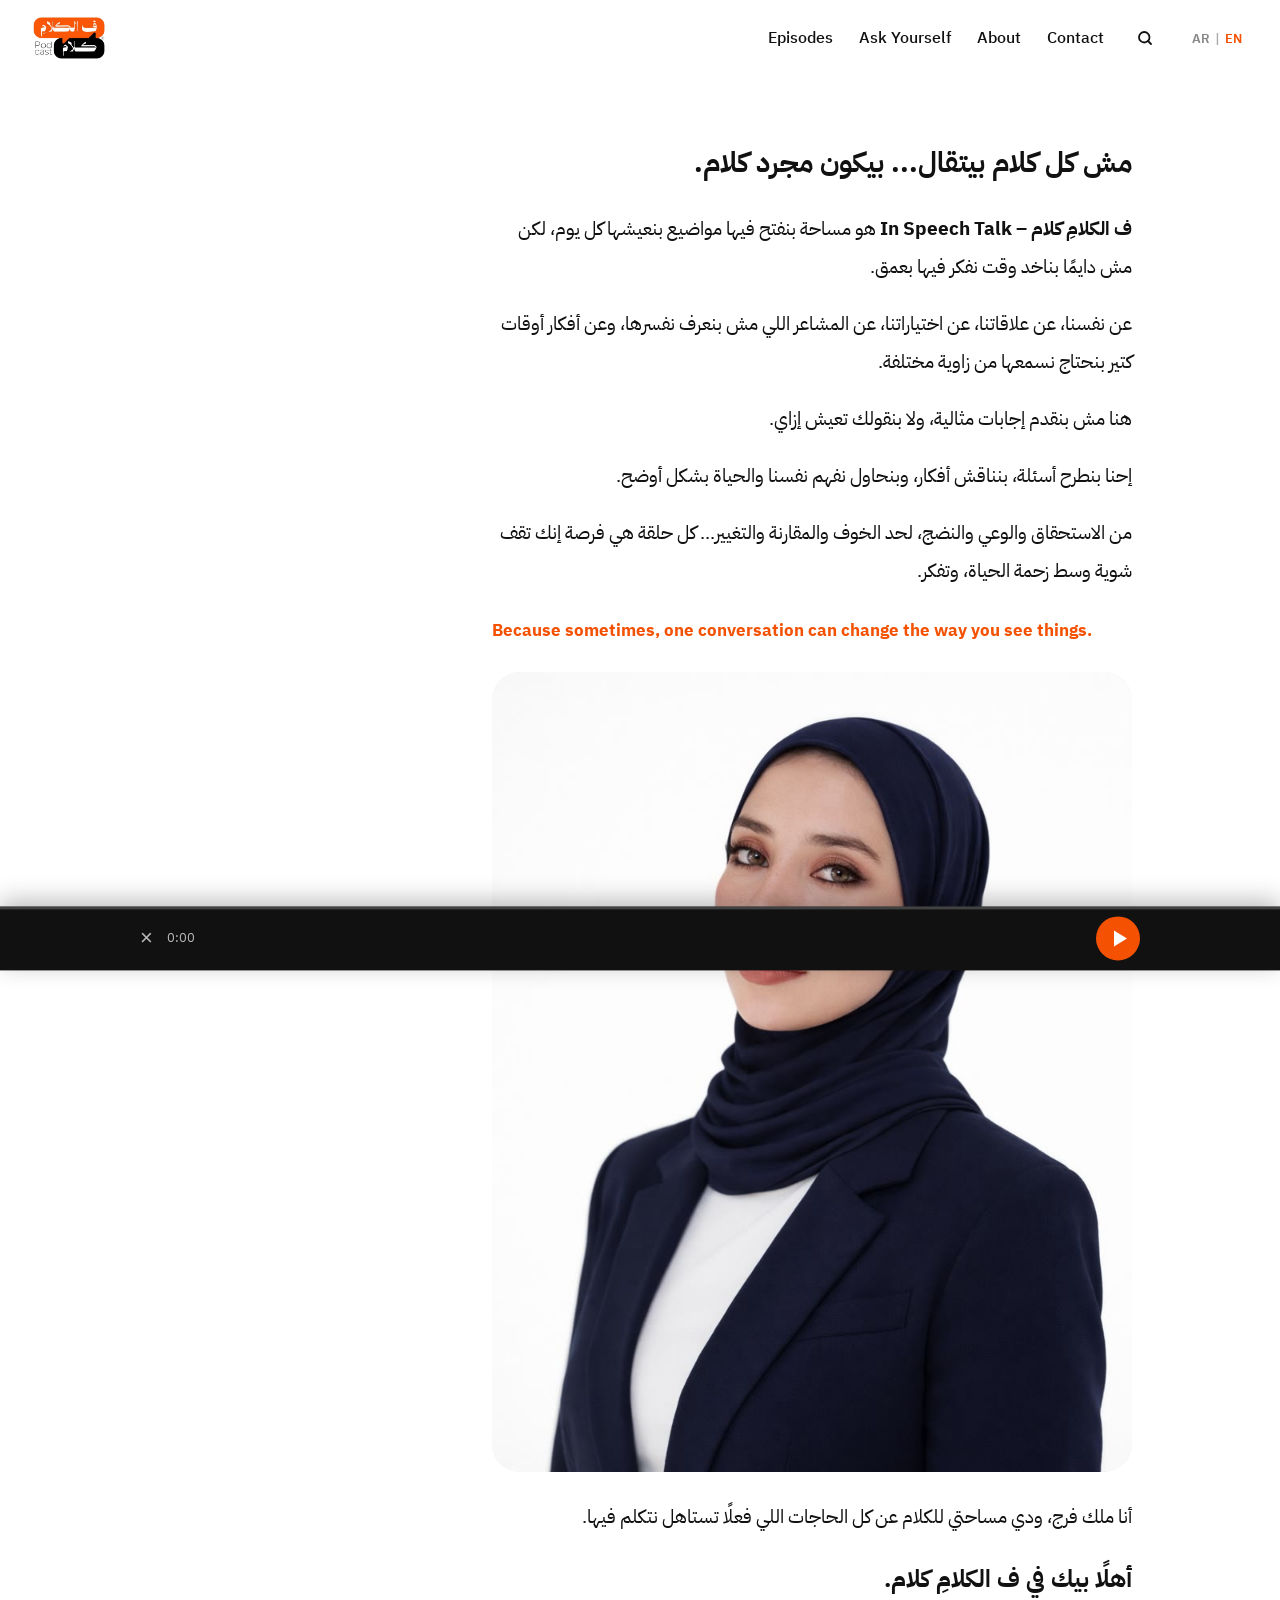
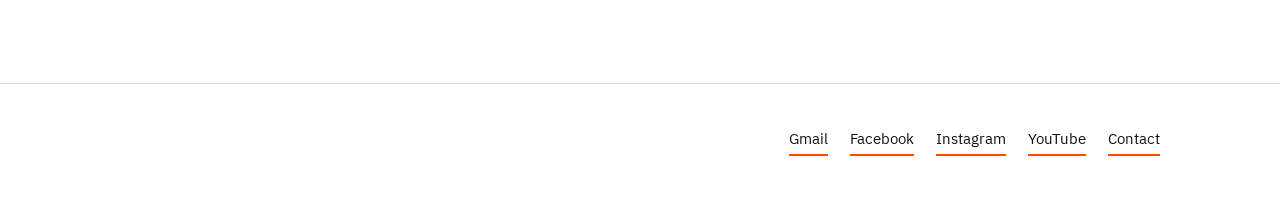
==== commit 587b7188: "Add Gmail link and Facebook name" ====
--- a/about.html
+++ b/about.html
@@ -18,5 +18,5 @@
 <figure class="who2"><div class="ph"><img src="malak.jpg" alt="ملك فرج"></div></figure>
 <p>أنا ملك فرج، ودي مساحتي للكلام عن كل الحاجات اللي فعلًا تستاهل نتكلم فيها.</p>
 <p class="wel"><b>أهلًا بيك في ف الكلامِ كلام.</b></p>
-</div></section></main><footer><div class="fw"><span class="fl"><a href="contact.html">تواصل</a><a href="https://www.youtube.com/@inspeechtalkk" target="_blank" rel="noopener">يوتيوب</a><a href="https://www.instagram.com/inspeechtalk" target="_blank" rel="noopener">إنستجرام</a><a href="https://www.facebook.com/share/1BJq657VJj/" target="_blank" rel="noopener">فيسبوك</a></span></div></footer>
+</div></section></main><footer><div class="fw"><span class="fl"><a href="contact.html">تواصل</a><a href="https://www.youtube.com/@inspeechtalkk" target="_blank" rel="noopener">يوتيوب</a><a href="https://www.instagram.com/inspeechtalk" target="_blank" rel="noopener">إنستجرام</a><a href="https://www.facebook.com/share/1BJq657VJj/" target="_blank" rel="noopener">فيسبوك</a><a href="mailto:felklamiklam@gmail.com">جيميل</a></span></div></footer>
 <script src="app.js" defer></script><script src="i18n.js" defer></script></body></html>
--- a/style.css
+++ b/style.css
@@ -325,3 +325,6 @@
 html[data-lang=en] .top nav a::after{right:auto;left:0}
 html[data-lang=en] .em,html[data-lang=en] .fm,html[data-lang=en] .rt em,html[data-lang=en] .back,html[data-lang=en] .lab{direction:ltr;text-align:right}
 html[data-lang=en] .em span{unicode-bidi:isolate}
+html[data-lang=en] .ask h2{direction:rtl;text-align:right}
+html[data-lang=en] .tp b,html[data-lang=en] .tp span{direction:ltr;text-align:right;display:block}
+html[data-lang=en] .tq a{direction:ltr;text-align:right;display:block}
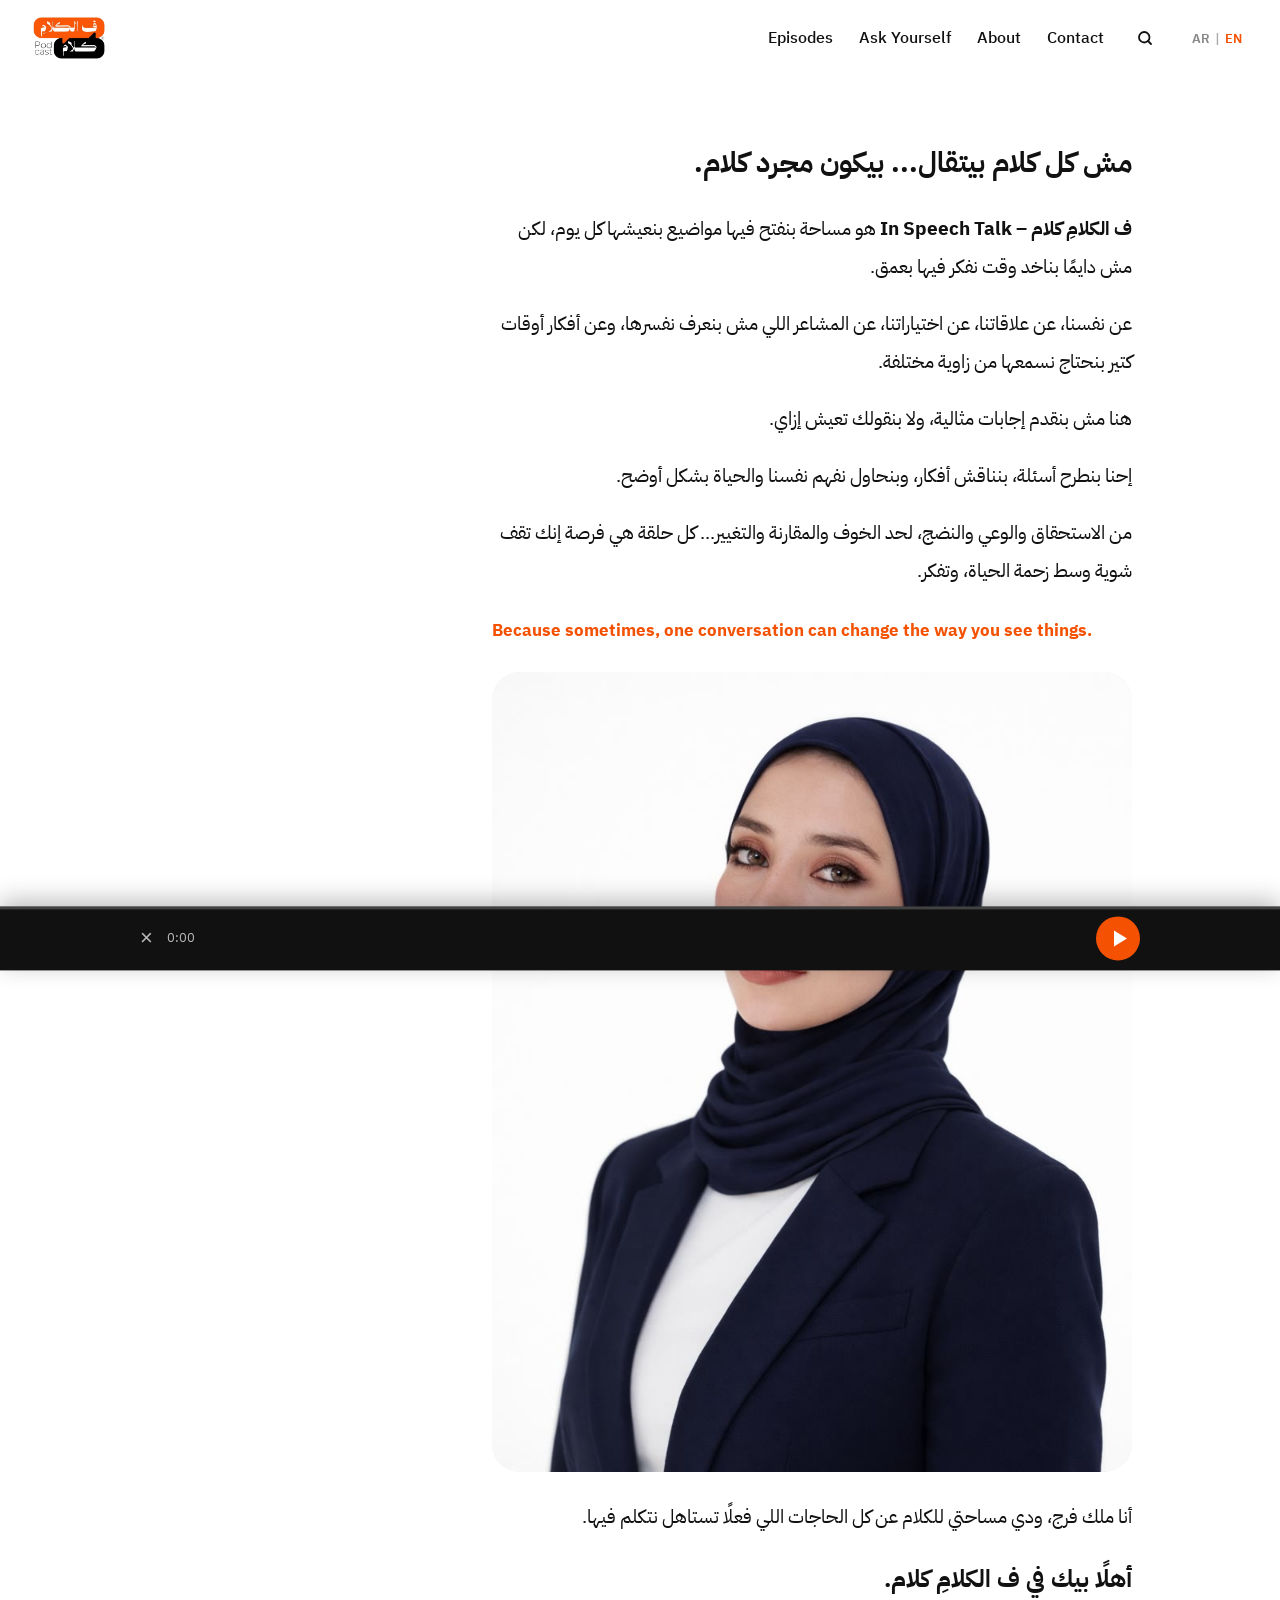
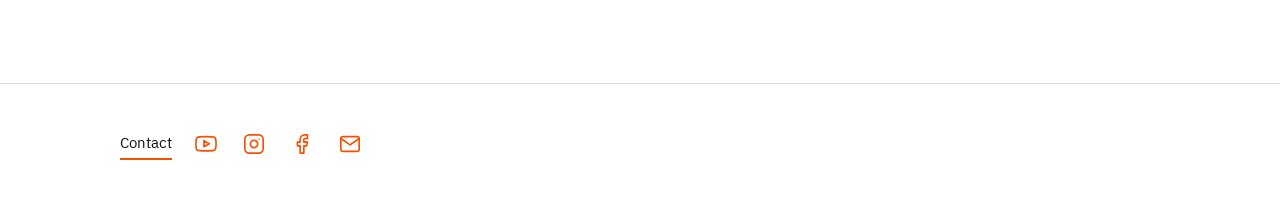
==== commit 418837ea: "Footer icons, contact title, EN left-aligned contact" ====
--- a/about.html
+++ b/about.html
@@ -18,5 +18,5 @@
 <figure class="who2"><div class="ph"><img src="malak.jpg" alt="ملك فرج"></div></figure>
 <p>أنا ملك فرج، ودي مساحتي للكلام عن كل الحاجات اللي فعلًا تستاهل نتكلم فيها.</p>
 <p class="wel"><b>أهلًا بيك في ف الكلامِ كلام.</b></p>
-</div></section></main><footer><div class="fw"><span class="fl"><a href="contact.html">تواصل</a><a href="https://www.youtube.com/@inspeechtalkk" target="_blank" rel="noopener">يوتيوب</a><a href="https://www.instagram.com/inspeechtalk" target="_blank" rel="noopener">إنستجرام</a><a href="https://www.facebook.com/share/1BJq657VJj/" target="_blank" rel="noopener">فيسبوك</a><a href="mailto:felklamiklam@gmail.com">جيميل</a></span></div></footer>
+</div></section></main><footer><div class="fw"><span class="fl"><a href="contact.html">تواصل</a><a class="ic" href="https://www.youtube.com/@inspeechtalkk" target="_blank" rel="noopener"><svg viewBox="0 0 24 24" aria-hidden="true"><path d="M22.54 6.42a2.78 2.78 0 0 0-1.94-2C18.88 4 12 4 12 4s-6.88 0-8.6.46a2.78 2.78 0 0 0-1.94 2A29 29 0 0 0 1 11.75a29 29 0 0 0 .46 5.33A2.78 2.78 0 0 0 3.4 19c1.72.46 8.6.46 8.6.46s6.88 0 8.6-.46a2.78 2.78 0 0 0 1.94-2 29 29 0 0 0 .46-5.25 29 29 0 0 0-.46-5.33z"/><path d="M9.75 15.02 15.5 11.75 9.75 8.48z"/></svg><span class="vh">يوتيوب</span></a><a class="ic" href="https://www.instagram.com/inspeechtalk" target="_blank" rel="noopener"><svg viewBox="0 0 24 24" aria-hidden="true"><rect x="2" y="2" width="20" height="20" rx="5"/><path d="M16 11.37A4 4 0 1 1 12.63 8 4 4 0 0 1 16 11.37z"/><path d="M17.5 6.5h.01"/></svg><span class="vh">إنستجرام</span></a><a class="ic" href="https://www.facebook.com/share/1BJq657VJj/" target="_blank" rel="noopener"><svg viewBox="0 0 24 24" aria-hidden="true"><path d="M18 2h-3a5 5 0 0 0-5 5v3H7v4h3v8h4v-8h3l1-4h-4V7a1 1 0 0 1 1-1h3z"/></svg><span class="vh">فيسبوك</span></a><a class="ic" href="mailto:felklamiklam@gmail.com"><svg viewBox="0 0 24 24" aria-hidden="true"><path d="M4 4h16c1.1 0 2 .9 2 2v12c0 1.1-.9 2-2 2H4c-1.1 0-2-.9-2-2V6c0-1.1.9-2 2-2z"/><path d="m22 6-10 7L2 6"/></svg><span class="vh">جيميل</span></a></span></div></footer>
 <script src="app.js" defer></script><script src="i18n.js" defer></script></body></html>
--- a/style.css
+++ b/style.css
@@ -328,3 +328,12 @@
 html[data-lang=en] .ask h2{direction:rtl;text-align:right}
 html[data-lang=en] .tp b,html[data-lang=en] .tp span{direction:ltr;text-align:right;display:block}
 html[data-lang=en] .tq a{direction:ltr;text-align:right;display:block}
+.fl{align-items:center}
+.fl a.ic{border-bottom:0;display:inline-flex;width:40px;height:40px;align-items:center;justify-content:center;border-radius:50%;color:var(--or);transition:.2s}
+.fl a.ic svg{width:22px;height:22px;fill:none;stroke:currentColor;stroke-width:1.8;stroke-linecap:round;stroke-linejoin:round}
+.fl a.ic:hover,.fl a.ic:focus-visible{background:var(--or);color:#fff}
+.vh{position:absolute;width:1px;height:1px;overflow:hidden;clip:rect(0 0 0 0);white-space:nowrap}
+.fl{gap:8px}
+.fl a:first-child{margin-inline-end:6px}
+html[data-lang=en] .fw{direction:ltr}
+html[data-lang=en] .soc,html[data-lang=en] .ctt{direction:ltr;text-align:left}
